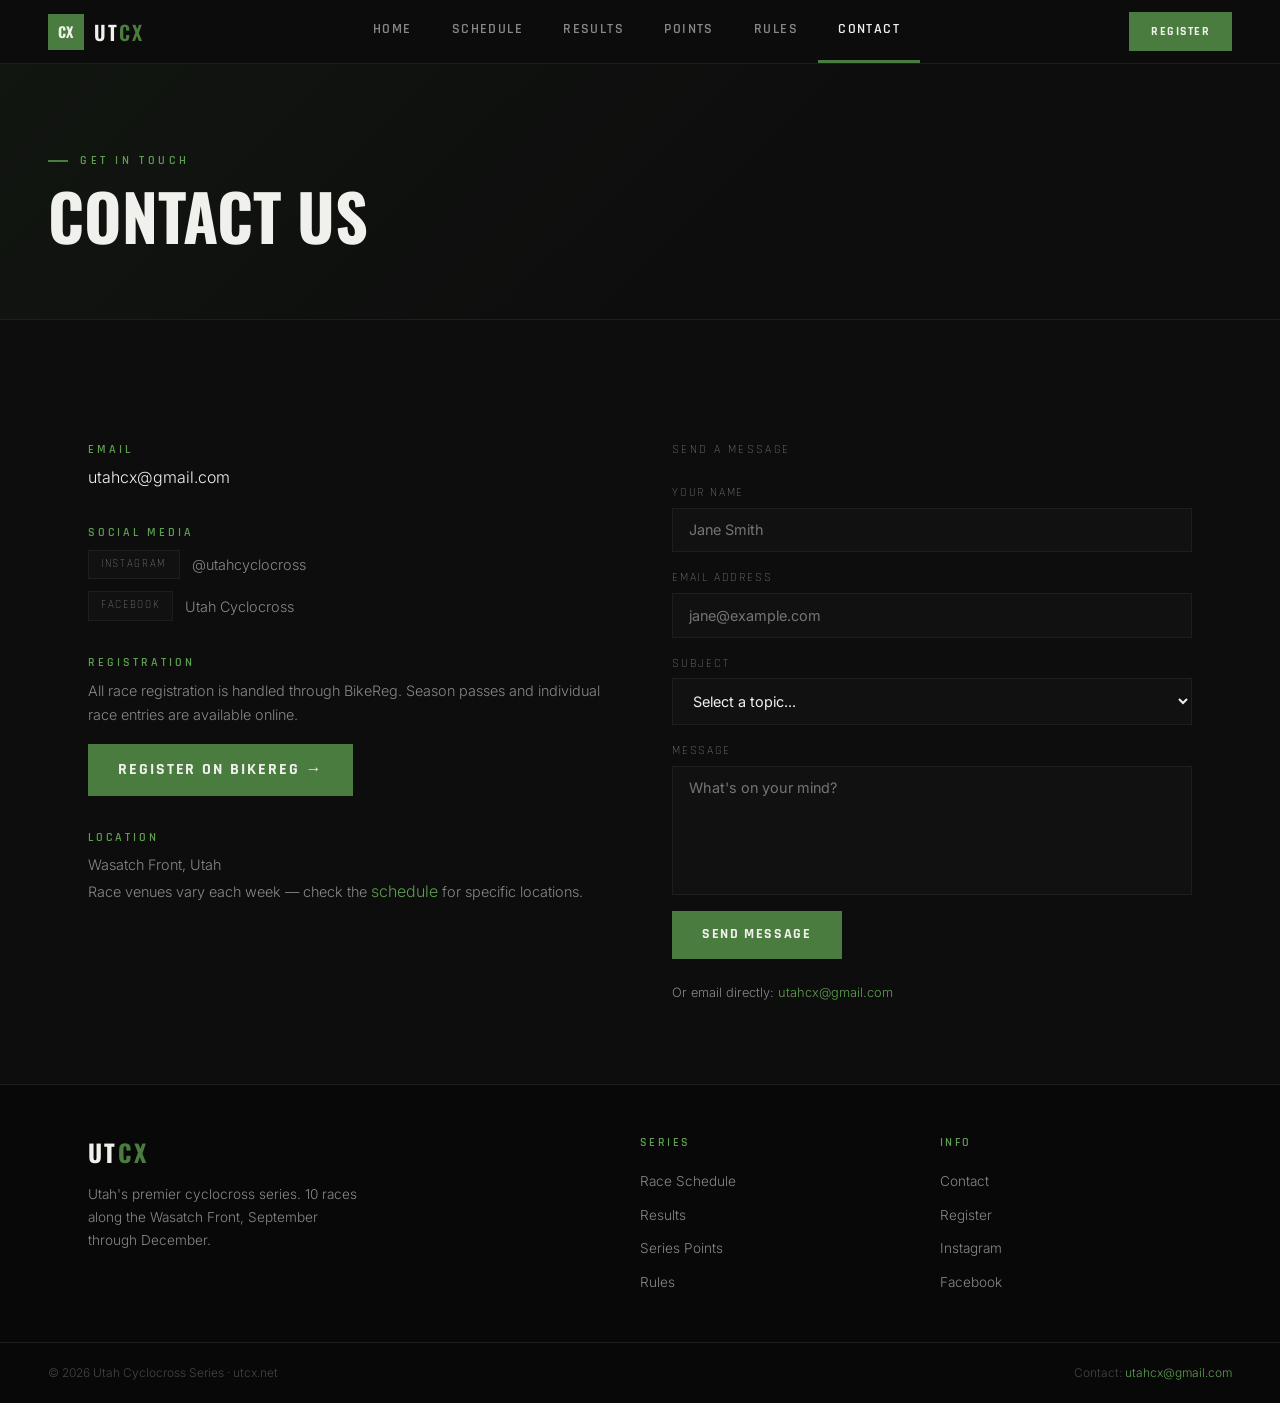
==== contact.html @ 17d13eae "Add files via upload" ====
<!DOCTYPE html>
<html lang="en">
<head>
  <meta charset="UTF-8" />
  <meta name="viewport" content="width=device-width, initial-scale=1.0" />
  <title>Contact · UTCX</title>
  <link rel="stylesheet" href="style.css" />
</head>
<body>

  <nav>
    <a class="nav-logo" href="index.html">
      <div class="nav-logo-mark">CX</div>
      <span>UT<em>CX</em></span>
    </a>
    <ul class="nav-links">
      <li><a href="index.html">Home</a></li>
      <li><a href="schedule.html">Schedule</a></li>
      <li><a href="results.html">Results</a></li>
      <li><a href="points.html">Points</a></li>
      <li><a href="rules.html">Rules</a></li>
      <li><a href="contact.html" class="active">Contact</a></li>
    </ul>
    <div class="nav-register">
      <a href="https://www.bikereg.com" target="_blank" class="btn btn-sm">Register</a>
    </div>
  </nav>

  <div class="page-header">
    <div class="page-header-inner">
      <p class="section-label">Get In Touch</p>
      <h1 class="section-title">Contact Us</h1>
    </div>
  </div>

  <section class="section">
    <div class="contact-grid">

      <!-- Contact Info -->
      <div class="contact-block">
        <h3>Email</h3>
        <a href="mailto:utahcx@gmail.com">utahcx@gmail.com</a>

        <h3 style="margin-top:2rem;">Social Media</h3>
        <div style="display:flex; flex-direction:column; gap:0.75rem; margin-top:0.5rem;">
          <a href="https://www.instagram.com/utahcyclocross" target="_blank" style="display:flex; align-items:center; gap:0.75rem; font-size:0.9rem; color:var(--mid); transition:color 0.2s;" onmouseover="this.style.color='var(--white)'" onmouseout="this.style.color='var(--mid)'">
            <span style="font-family:var(--font-heading); font-size:0.7rem; letter-spacing:0.15em; text-transform:uppercase; background:var(--card-bg); border:1px solid var(--border); padding:0.3rem 0.75rem;">Instagram</span>
            @utahcyclocross
          </a>
          <a href="https://www.facebook.com/UtahCX" target="_blank" style="display:flex; align-items:center; gap:0.75rem; font-size:0.9rem; color:var(--mid); transition:color 0.2s;" onmouseover="this.style.color='var(--white)'" onmouseout="this.style.color='var(--mid)'">
            <span style="font-family:var(--font-heading); font-size:0.7rem; letter-spacing:0.15em; text-transform:uppercase; background:var(--card-bg); border:1px solid var(--border); padding:0.3rem 0.75rem;">Facebook</span>
            Utah Cyclocross
          </a>
        </div>

        <h3 style="margin-top:2rem;">Registration</h3>
        <p style="color:var(--mid); font-size:0.9rem; line-height:1.7; margin-top:0.25rem;">
          All race registration is handled through BikeReg. Season passes and individual race entries are available online.
        </p>
        <a href="https://www.bikereg.com" target="_blank" class="btn" style="margin-top:1rem; display:inline-flex;">Register on BikeReg →</a>

        <h3 style="margin-top:2rem;">Location</h3>
        <p style="color:var(--mid); font-size:0.9rem; line-height:1.7; margin-top:0.25rem;">
          Wasatch Front, Utah<br>
          Race venues vary each week — check the <a href="schedule.html" style="color:var(--green-light);">schedule</a> for specific locations.
        </p>
      </div>

      <!-- Contact Form -->
      <div>
        <p style="font-family:var(--font-heading); font-size:0.75rem; letter-spacing:0.2em; text-transform:uppercase; color:var(--mid); margin-bottom:1.5rem;">Send a Message</p>

        <form class="contact-form" id="contactForm">
          <div class="form-group">
            <label for="name">Your Name</label>
            <input type="text" id="name" name="name" placeholder="Jane Smith" required />
          </div>
          <div class="form-group">
            <label for="email">Email Address</label>
            <input type="email" id="email" name="email" placeholder="jane@example.com" required />
          </div>
          <div class="form-group">
            <label for="subject">Subject</label>
            <select id="subject" name="subject">
              <option value="">Select a topic...</option>
              <option value="registration">Registration Question</option>
              <option value="rules">Rules / Categories</option>
              <option value="results">Results / Timing</option>
              <option value="sponsorship">Sponsorship</option>
              <option value="volunteer">Volunteering</option>
              <option value="other">Other</option>
            </select>
          </div>
          <div class="form-group">
            <label for="message">Message</label>
            <textarea id="message" name="message" rows="6" placeholder="What's on your mind?" required></textarea>
          </div>
          <div>
            <a href="mailto:utahcx@gmail.com" class="btn">Send Message</a>
          </div>
          <p style="font-size:0.8rem; color:var(--mid); margin-top:0.5rem;">
            Or email directly: <a href="mailto:utahcx@gmail.com" style="color:var(--green-light);">utahcx@gmail.com</a>
          </p>
        </form>
      </div>

    </div>
  </section>

  <footer>
    <div class="footer-top">
      <div class="footer-brand">
        <div style="font-family:var(--font-display); font-size:1.5rem; font-weight:700; letter-spacing:0.1em;">UT<span style="color:var(--green);">CX</span></div>
        <p>Utah's premier cyclocross series. 10 races along the Wasatch Front, September through December.</p>
      </div>
      <div class="footer-col">
        <h4>Series</h4>
        <ul>
          <li><a href="schedule.html">Race Schedule</a></li>
          <li><a href="results.html">Results</a></li>
          <li><a href="points.html">Series Points</a></li>
          <li><a href="rules.html">Rules</a></li>
        </ul>
      </div>
      <div class="footer-col">
        <h4>Info</h4>
        <ul>
          <li><a href="contact.html">Contact</a></li>
          <li><a href="https://www.bikereg.com" target="_blank">Register</a></li>
          <li><a href="https://www.instagram.com/utahcyclocross" target="_blank">Instagram</a></li>
          <li><a href="https://www.facebook.com/UtahCX" target="_blank">Facebook</a></li>
        </ul>
      </div>
    </div>
    <div class="footer-bottom">
      <span>© 2026 Utah Cyclocross Series · utcx.net</span>
      <span>Contact: <a href="mailto:utahcx@gmail.com" style="color:var(--green-light);">utahcx@gmail.com</a></span>
    </div>
  </footer>

</body>
</html>
---- style.css ----
@import url('https://fonts.googleapis.com/css2?family=Oswald:wght@400;500;600;700&family=Rajdhani:wght@400;500;600;700&family=Inter:wght@300;400;500&display=swap');

/* ─── VARIABLES ─── */
:root {
  --black:   #0d0d0d;
  --green:   #4a7c3f;
  --green-light: #5d9e50;
  --green-dark:  #2d4d25;
  --green-glow:  rgba(74,124,63,0.2);
  --white:   #f0f0ec;
  --mid:     #888;
  --border:  #1e1e1e;
  --card-bg: #111;
  --font-display: 'Oswald', sans-serif;
  --font-heading: 'Rajdhani', sans-serif;
  --font-body:    'Inter', sans-serif;
}

/* ─── RESET ─── */
*, *::before, *::after { box-sizing: border-box; margin: 0; padding: 0; }
html { scroll-behavior: smooth; }
body {
  background: var(--black);
  color: var(--white);
  font-family: var(--font-body);
  font-weight: 300;
  line-height: 1.6;
  overflow-x: hidden;
}
a { color: inherit; text-decoration: none; }
img { max-width: 100%; display: block; }

/* ─── NAV ─── */
nav {
  position: fixed;
  top: 0; left: 0; right: 0;
  z-index: 100;
  display: flex;
  align-items: center;
  justify-content: space-between;
  padding: 0 3rem;
  height: 64px;
  background: rgba(13,13,13,0.97);
  backdrop-filter: blur(10px);
  border-bottom: 1px solid var(--border);
}

.nav-logo {
  display: flex;
  align-items: center;
  gap: 0.6rem;
}

.nav-logo-mark {
  width: 36px;
  height: 36px;
  background: var(--green);
  display: flex;
  align-items: center;
  justify-content: center;
  font-family: var(--font-display);
  font-size: 0.9rem;
  font-weight: 700;
  color: var(--white);
  letter-spacing: 0.02em;
}

.nav-logo span {
  font-family: var(--font-display);
  font-size: 1.25rem;
  font-weight: 600;
  letter-spacing: 0.1em;
  color: var(--white);
}

.nav-logo span em {
  color: var(--green);
  font-style: normal;
}

.nav-links {
  display: flex;
  gap: 0;
  list-style: none;
  height: 100%;
}

.nav-links li { display: flex; }

.nav-links a {
  display: flex;
  align-items: center;
  padding: 0 1.25rem;
  font-family: var(--font-heading);
  font-weight: 600;
  font-size: 0.9rem;
  letter-spacing: 0.1em;
  text-transform: uppercase;
  color: var(--mid);
  border-bottom: 3px solid transparent;
  transition: color 0.2s, border-color 0.2s;
}

.nav-links a:hover { color: var(--white); }
.nav-links a.active { color: var(--white); border-bottom-color: var(--green); }

.nav-register {
  display: flex;
  align-items: center;
}

.btn {
  display: inline-flex;
  align-items: center;
  gap: 0.4rem;
  font-family: var(--font-heading);
  font-weight: 700;
  font-size: 0.85rem;
  letter-spacing: 0.12em;
  text-transform: uppercase;
  padding: 0.7rem 1.75rem;
  border: 2px solid var(--green);
  color: var(--white);
  background: var(--green);
  transition: background 0.2s, color 0.2s, border-color 0.2s;
  cursor: pointer;
}

.btn:hover { background: var(--green-light); border-color: var(--green-light); }

.btn-outline {
  background: transparent;
  color: var(--green);
}

.btn-outline:hover { background: var(--green); color: var(--white); }

.btn-sm { padding: 0.5rem 1.25rem; font-size: 0.75rem; }

/* ─── HERO ─── */
.hero {
  min-height: 100vh;
  display: flex;
  align-items: center;
  position: relative;
  overflow: hidden;
  padding-top: 64px;
}

.hero-bg {
  position: absolute;
  inset: 0;
  background:
    linear-gradient(135deg, rgba(45,77,37,0.4) 0%, transparent 60%),
    repeating-linear-gradient(
      45deg,
      transparent,
      transparent 40px,
      rgba(74,124,63,0.03) 40px,
      rgba(74,124,63,0.03) 41px
    );
}

.hero-bg::after {
  content: '';
  position: absolute;
  bottom: 0; left: 0; right: 0;
  height: 200px;
  background: linear-gradient(to top, var(--black), transparent);
}

.hero-content {
  position: relative;
  z-index: 1;
  padding: 4rem 3rem;
  max-width: 900px;
}

.hero-eyebrow {
  display: inline-flex;
  align-items: center;
  gap: 0.75rem;
  font-family: var(--font-heading);
  font-weight: 600;
  font-size: 0.8rem;
  letter-spacing: 0.3em;
  text-transform: uppercase;
  color: var(--green-light);
  margin-bottom: 1.5rem;
}

.hero-eyebrow::before {
  content: '';
  display: block;
  width: 32px;
  height: 2px;
  background: var(--green);
}

.hero h1 {
  font-family: var(--font-display);
  font-size: clamp(4rem, 10vw, 9rem);
  font-weight: 700;
  line-height: 0.9;
  letter-spacing: 0.02em;
  text-transform: uppercase;
  margin-bottom: 1.5rem;
}

.hero h1 .green { color: var(--green); }
.hero h1 .block { display: block; }

.hero-desc {
  font-size: 1.05rem;
  color: var(--mid);
  max-width: 520px;
  margin-bottom: 2.5rem;
  line-height: 1.8;
}

.hero-actions {
  display: flex;
  gap: 1rem;
  flex-wrap: wrap;
}

.hero-badge {
  position: absolute;
  right: 4rem;
  top: 50%;
  transform: translateY(-50%);
  width: 160px;
  height: 160px;
  border: 2px solid var(--green-dark);
  border-radius: 50%;
  display: flex;
  flex-direction: column;
  align-items: center;
  justify-content: center;
  text-align: center;
  gap: 0.25rem;
  background: rgba(13,13,13,0.8);
}

.hero-badge .num {
  font-family: var(--font-display);
  font-size: 3.5rem;
  font-weight: 700;
  color: var(--green);
  line-height: 1;
}

.hero-badge .label {
  font-family: var(--font-heading);
  font-size: 0.7rem;
  letter-spacing: 0.2em;
  text-transform: uppercase;
  color: var(--mid);
}

/* ─── DIVIDER ─── */
.divider { width: 100%; height: 1px; background: var(--border); }

/* ─── SECTION ─── */
.section {
  padding: 5rem 3rem;
  max-width: 1200px;
  margin: 0 auto;
}

.section-label {
  display: inline-flex;
  align-items: center;
  gap: 0.75rem;
  font-family: var(--font-heading);
  font-weight: 600;
  font-size: 0.75rem;
  letter-spacing: 0.3em;
  text-transform: uppercase;
  color: var(--green-light);
  margin-bottom: 0.75rem;
}

.section-label::before {
  content: '';
  display: block;
  width: 20px;
  height: 2px;
  background: var(--green);
}

.section-title {
  font-family: var(--font-display);
  font-size: clamp(2.5rem, 5vw, 4rem);
  font-weight: 700;
  line-height: 1;
  text-transform: uppercase;
  margin-bottom: 1rem;
}

/* ─── RACE SCHEDULE TABLE ─── */
.schedule-table {
  width: 100%;
  border-collapse: collapse;
  margin-top: 2.5rem;
}

.schedule-table thead tr {
  background: var(--green-dark);
}

.schedule-table thead th {
  font-family: var(--font-heading);
  font-weight: 600;
  font-size: 0.75rem;
  letter-spacing: 0.2em;
  text-transform: uppercase;
  color: var(--white);
  padding: 1rem 1.5rem;
  text-align: left;
}

.schedule-table tbody tr {
  border-bottom: 1px solid var(--border);
  transition: background 0.15s;
}

.schedule-table tbody tr:hover { background: var(--card-bg); }

.schedule-table tbody td {
  padding: 1.1rem 1.5rem;
  font-size: 0.9rem;
  vertical-align: middle;
}

.race-num {
  font-family: var(--font-display);
  font-size: 1.5rem;
  font-weight: 700;
  color: var(--green);
  width: 60px;
}

.race-name {
  font-family: var(--font-heading);
  font-weight: 700;
  font-size: 1.1rem;
  letter-spacing: 0.03em;
}

.race-date {
  color: var(--mid);
  font-size: 0.85rem;
}

.race-venue {
  color: var(--mid);
  font-size: 0.85rem;
}

.tag {
  display: inline-block;
  font-family: var(--font-heading);
  font-size: 0.65rem;
  font-weight: 700;
  letter-spacing: 0.1em;
  text-transform: uppercase;
  padding: 0.2rem 0.65rem;
  border-radius: 2px;
  background: var(--green-dark);
  color: var(--green-light);
  margin-left: 0.5rem;
}

.tag-champ { background: rgba(200,160,0,0.15); color: #c8a000; }

/* ─── WHAT IS CX ─── */
.cx-grid {
  display: grid;
  grid-template-columns: repeat(3, 1fr);
  gap: 1px;
  background: var(--border);
  border: 1px solid var(--border);
  margin-top: 2.5rem;
}

.cx-card {
  background: var(--card-bg);
  padding: 2.5rem 2rem;
}

.cx-icon {
  font-size: 2rem;
  margin-bottom: 1rem;
}

.cx-card h3 {
  font-family: var(--font-heading);
  font-weight: 700;
  font-size: 1.1rem;
  letter-spacing: 0.05em;
  text-transform: uppercase;
  color: var(--white);
  margin-bottom: 0.75rem;
}

.cx-card p {
  font-size: 0.875rem;
  color: var(--mid);
  line-height: 1.7;
}

/* ─── RESULTS PAGE ─── */
.results-year {
  margin-bottom: 3rem;
}

.results-year-header {
  display: flex;
  align-items: center;
  gap: 1.5rem;
  margin-bottom: 1.5rem;
  padding-bottom: 1rem;
  border-bottom: 1px solid var(--border);
}

.results-year-num {
  font-family: var(--font-display);
  font-size: 3rem;
  font-weight: 700;
  color: var(--green);
  line-height: 1;
}

.results-grid {
  display: grid;
  grid-template-columns: repeat(auto-fill, minmax(260px, 1fr));
  gap: 1px;
  background: var(--border);
  border: 1px solid var(--border);
}

.result-card {
  background: var(--card-bg);
  padding: 1.25rem 1.5rem;
  display: flex;
  align-items: center;
  justify-content: space-between;
  gap: 1rem;
  transition: background 0.15s;
}

.result-card:hover { background: #161616; }

.result-card-info {}

.result-card-num {
  font-family: var(--font-display);
  font-size: 0.75rem;
  font-weight: 600;
  color: var(--green);
  letter-spacing: 0.1em;
  text-transform: uppercase;
}

.result-card-name {
  font-family: var(--font-heading);
  font-weight: 700;
  font-size: 1rem;
  margin-top: 0.15rem;
}

.result-card-venue {
  font-size: 0.78rem;
  color: var(--mid);
  margin-top: 0.1rem;
}

/* ─── POINTS PAGE ─── */
.points-grid {
  display: grid;
  grid-template-columns: 1fr 1fr;
  gap: 2rem;
  margin-top: 2.5rem;
}

.points-card {
  background: var(--card-bg);
  border: 1px solid var(--border);
  padding: 2rem;
}

.points-card h3 {
  font-family: var(--font-heading);
  font-weight: 700;
  font-size: 1rem;
  letter-spacing: 0.1em;
  text-transform: uppercase;
  color: var(--green-light);
  margin-bottom: 1.25rem;
  padding-bottom: 0.75rem;
  border-bottom: 1px solid var(--border);
}

.points-table {
  width: 100%;
  border-collapse: collapse;
}

.points-table tr { border-bottom: 1px solid var(--border); }
.points-table tr:last-child { border-bottom: none; }

.points-table td {
  padding: 0.6rem 0;
  font-size: 0.875rem;
}

.points-table td:first-child { color: var(--mid); width: 40px; }
.points-table td:last-child { text-align: right; font-family: var(--font-heading); font-weight: 700; color: var(--green); }

.points-highlight {
  background: var(--green-dark);
  border: 1px solid var(--green-dark);
  padding: 1.5rem 2rem;
  margin-top: 2rem;
}

.points-highlight p {
  font-size: 0.9rem;
  color: var(--white);
  line-height: 1.7;
}

.points-highlight strong { color: var(--green-light); }

/* ─── RULES PAGE ─── */
.rules-section {
  margin-bottom: 2.5rem;
}

.rules-section h3 {
  font-family: var(--font-heading);
  font-weight: 700;
  font-size: 1.1rem;
  letter-spacing: 0.08em;
  text-transform: uppercase;
  color: var(--green-light);
  margin-bottom: 1rem;
  padding-bottom: 0.5rem;
  border-bottom: 1px solid var(--border);
}

.rules-section p,
.rules-section li {
  font-size: 0.9rem;
  color: var(--mid);
  line-height: 1.8;
  margin-bottom: 0.5rem;
}

.rules-section ul {
  padding-left: 1.5rem;
  margin-top: 0.5rem;
}

.rules-section li::marker { color: var(--green); }

.rule-highlight {
  background: var(--card-bg);
  border-left: 3px solid var(--green);
  padding: 1rem 1.5rem;
  margin-bottom: 1.5rem;
  font-family: var(--font-heading);
  font-size: 1.1rem;
  font-weight: 600;
  color: var(--white);
  letter-spacing: 0.03em;
}

/* ─── PAGE HEADER ─── */
.page-header {
  padding: 9rem 3rem 3.5rem;
  border-bottom: 1px solid var(--border);
  background: linear-gradient(135deg, rgba(45,77,37,0.15) 0%, transparent 60%);
}

.page-header-inner { max-width: 1200px; margin: 0 auto; }

/* ─── SCHEDULE TIMES ─── */
.times-grid {
  display: grid;
  grid-template-columns: repeat(auto-fill, minmax(200px, 1fr));
  gap: 1px;
  background: var(--border);
  border: 1px solid var(--border);
  margin-top: 2rem;
}

.time-item {
  background: var(--card-bg);
  padding: 1.25rem 1.5rem;
}

.time-val {
  font-family: var(--font-display);
  font-size: 1.1rem;
  color: var(--green-light);
  font-weight: 600;
}

.time-label {
  font-size: 0.8rem;
  color: var(--mid);
  margin-top: 0.2rem;
}

/* ─── CONTACT ─── */
.contact-grid {
  display: grid;
  grid-template-columns: 1fr 1fr;
  gap: 4rem;
  margin-top: 2.5rem;
}

.contact-block h3 {
  font-family: var(--font-heading);
  font-weight: 600;
  font-size: 0.75rem;
  letter-spacing: 0.25em;
  text-transform: uppercase;
  color: var(--green-light);
  margin-bottom: 0.4rem;
  margin-top: 2rem;
}

.contact-block h3:first-child { margin-top: 0; }
.contact-block p, .contact-block a { font-size: 1rem; color: var(--white); }
.contact-block a:hover { color: var(--green-light); }

.contact-form { display: flex; flex-direction: column; gap: 1rem; }

.form-group { display: flex; flex-direction: column; gap: 0.35rem; }

.form-group label {
  font-family: var(--font-heading);
  font-size: 0.75rem;
  letter-spacing: 0.15em;
  text-transform: uppercase;
  color: var(--mid);
}

.form-group input,
.form-group textarea,
.form-group select {
  background: var(--card-bg);
  border: 1px solid var(--border);
  color: var(--white);
  font-family: var(--font-body);
  font-size: 0.9rem;
  padding: 0.8rem 1rem;
  transition: border-color 0.2s;
  resize: none;
}

.form-group input:focus,
.form-group textarea:focus { outline: none; border-color: var(--green); }

/* ─── FOOTER ─── */
footer {
  background: #080808;
  border-top: 1px solid var(--border);
}

.footer-top {
  max-width: 1200px;
  margin: 0 auto;
  padding: 3rem;
  display: grid;
  grid-template-columns: 2fr 1fr 1fr;
  gap: 3rem;
}

.footer-brand p {
  font-size: 0.85rem;
  color: var(--mid);
  margin-top: 0.75rem;
  max-width: 280px;
  line-height: 1.7;
}

.footer-col h4 {
  font-family: var(--font-heading);
  font-weight: 600;
  font-size: 0.75rem;
  letter-spacing: 0.2em;
  text-transform: uppercase;
  color: var(--green-light);
  margin-bottom: 1rem;
}

.footer-col ul { list-style: none; display: flex; flex-direction: column; gap: 0.5rem; }

.footer-col a {
  font-size: 0.85rem;
  color: var(--mid);
  transition: color 0.2s;
}

.footer-col a:hover { color: var(--white); }

.footer-bottom {
  border-top: 1px solid var(--border);
  padding: 1.25rem 3rem;
  display: flex;
  align-items: center;
  justify-content: space-between;
  font-size: 0.75rem;
  color: #444;
}

/* ─── ANIMATIONS ─── */
@keyframes fadeUp {
  from { opacity: 0; transform: translateY(20px); }
  to   { opacity: 1; transform: translateY(0); }
}

.fade-up { animation: fadeUp 0.7s ease both; }
.delay-1 { animation-delay: 0.1s; }
.delay-2 { animation-delay: 0.2s; }
.delay-3 { animation-delay: 0.3s; }
.delay-4 { animation-delay: 0.4s; }

/* ─── RESPONSIVE ─── */
@media (max-width: 900px) {
  nav { padding: 0 1.5rem; }
  .nav-links a { padding: 0 0.75rem; font-size: 0.8rem; }
  .hero-content { padding: 3rem 1.5rem; }
  .hero-badge { display: none; }
  .section { padding: 3.5rem 1.5rem; }
  .page-header { padding: 7rem 1.5rem 2.5rem; }
  .cx-grid { grid-template-columns: 1fr; }
  .points-grid { grid-template-columns: 1fr; }
  .contact-grid { grid-template-columns: 1fr; gap: 2rem; }
  .footer-top { grid-template-columns: 1fr; gap: 2rem; padding: 2rem 1.5rem; }
  .footer-bottom { padding: 1rem 1.5rem; flex-direction: column; gap: 0.5rem; text-align: center; }
}
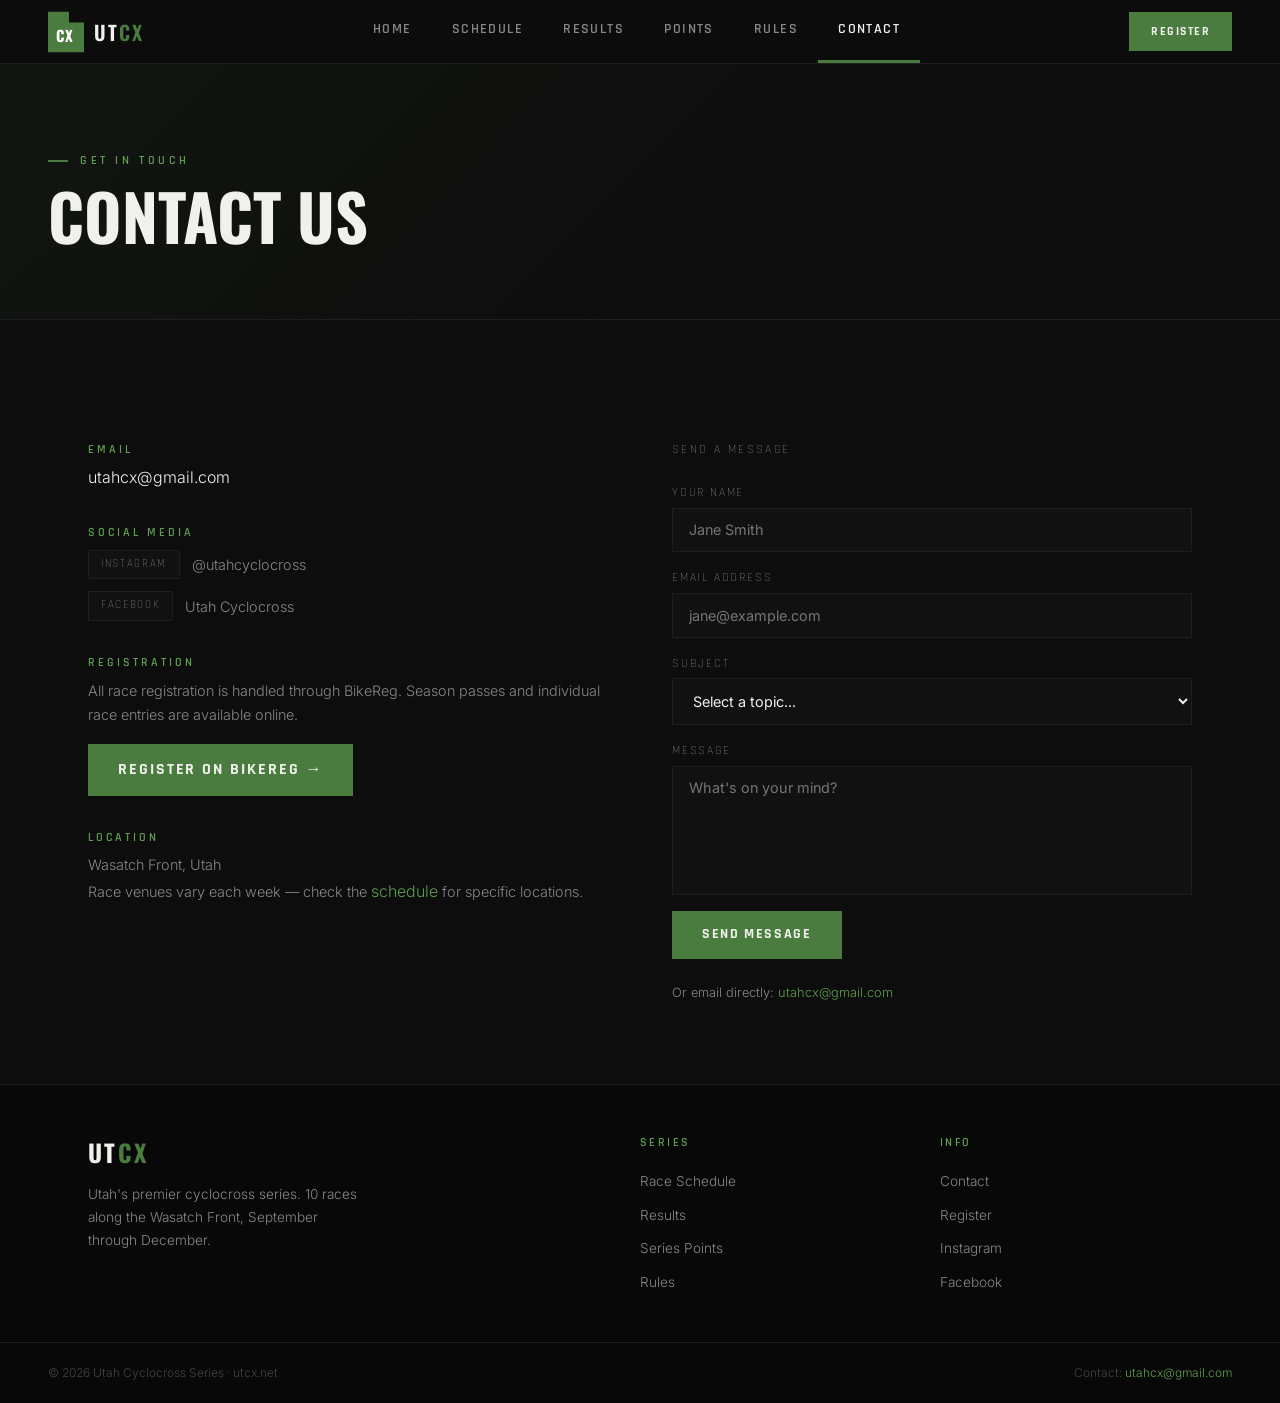
==== commit ddfd1129: "Add files via upload" ====
--- a/contact.html
+++ b/contact.html
@@ -10,7 +10,10 @@
 
   <nav>
     <a class="nav-logo" href="index.html">
-      <div class="nav-logo-mark">CX</div>
+      <svg width="36" height="44" viewBox="0 0 335 375" xmlns="http://www.w3.org/2000/svg" style="display:block;">
+      <path d="M 0,0 L 195,0 L 195,100 L 335,100 L 335,375 L 0,375 Z" fill="#4a7c3f"/>
+      <text x="158" y="280" text-anchor="middle" font-family="Oswald,Arial Narrow,sans-serif" font-weight="700" font-size="140" fill="white" letter-spacing="6">CX</text>
+    </svg>
       <span>UT<em>CX</em></span>
     </a>
     <ul class="nav-links">
--- a/style.css
+++ b/style.css
@@ -151,22 +151,9 @@
   position: absolute;
   inset: 0;
   background:
-    linear-gradient(135deg, rgba(45,77,37,0.4) 0%, transparent 60%),
-    repeating-linear-gradient(
-      45deg,
-      transparent,
-      transparent 40px,
-      rgba(74,124,63,0.03) 40px,
-      rgba(74,124,63,0.03) 41px
-    );
-}
-
-.hero-bg::after {
-  content: '';
-  position: absolute;
-  bottom: 0; left: 0; right: 0;
-  height: 200px;
-  background: linear-gradient(to top, var(--black), transparent);
+    linear-gradient(to bottom, rgba(13,13,13,0.5) 0%, rgba(13,13,13,0.7) 60%, rgba(13,13,13,1) 100%),
+    linear-gradient(135deg, rgba(45,77,37,0.3) 0%, transparent 60%),
+    url('hero-bg.jpg') center center / cover no-repeat;
 }
 
 .hero-content {
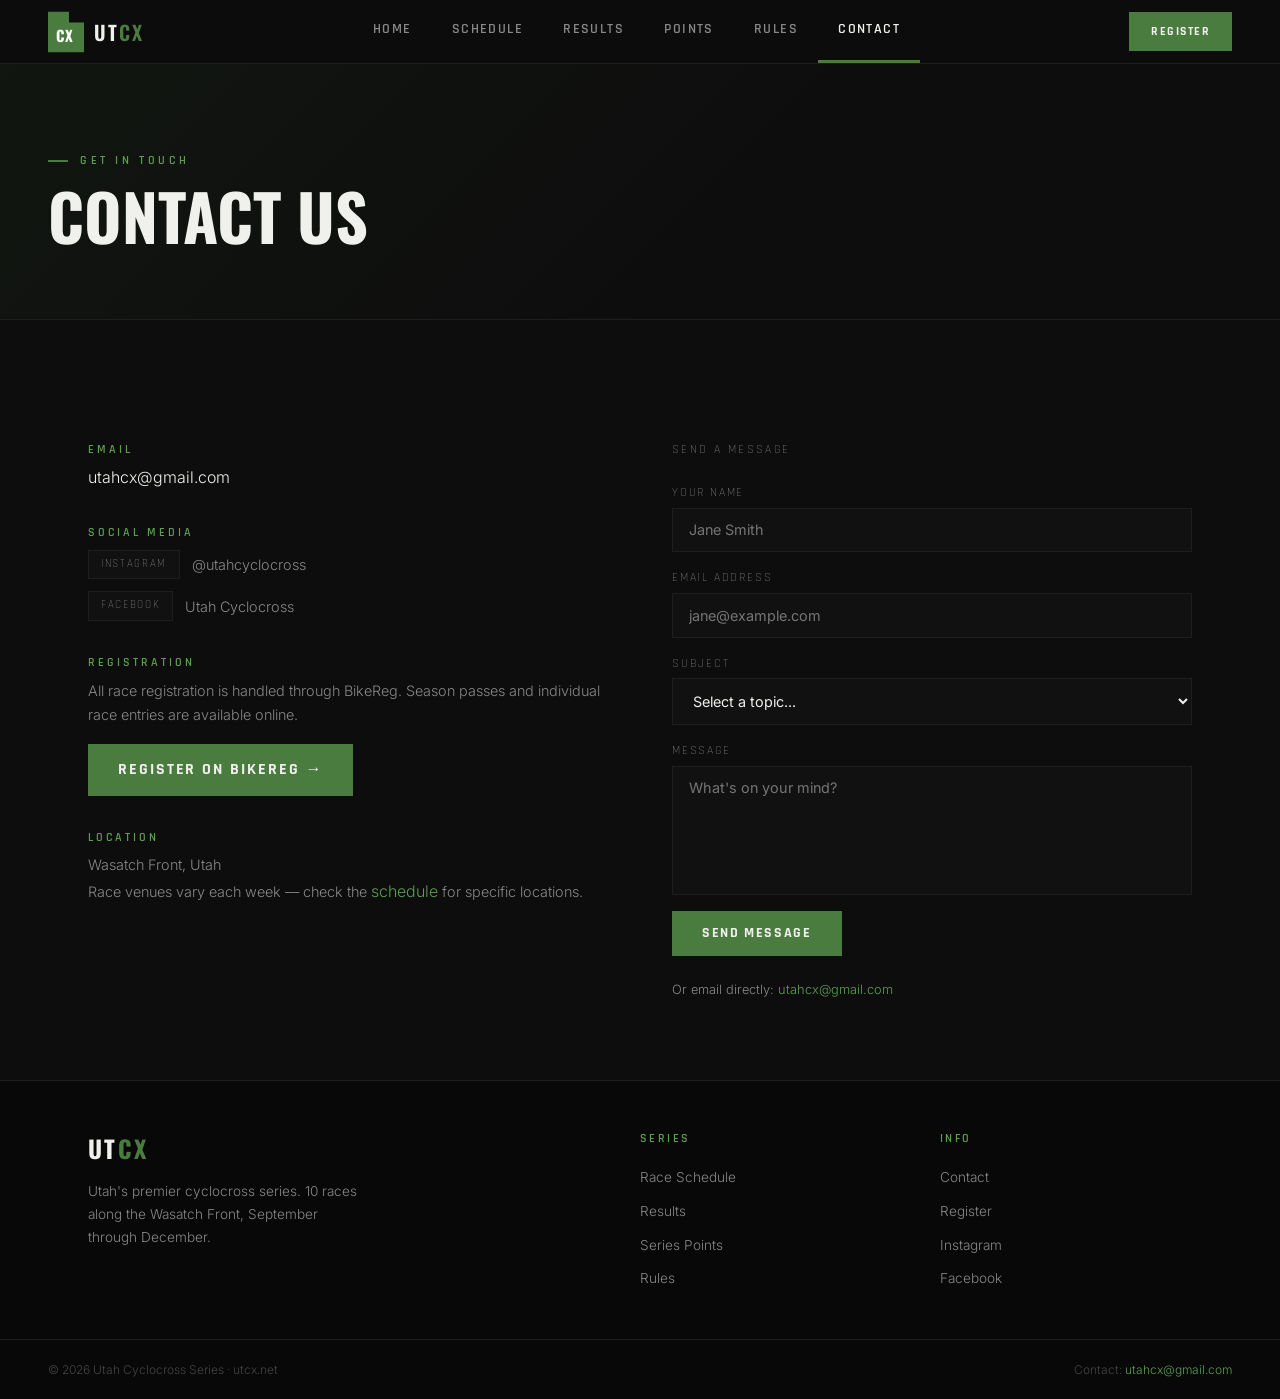
==== commit 48396f96: "Add files via upload" ====
--- a/contact.html
+++ b/contact.html
@@ -5,6 +5,9 @@
   <meta name="viewport" content="width=device-width, initial-scale=1.0" />
   <title>Contact · UTCX</title>
   <link rel="stylesheet" href="style.css" />
+  <link rel="icon" href="favicon.ico" sizes="any" />
+  <link rel="icon" href="favicon.svg" type="image/svg+xml" />
+  <link rel="apple-touch-icon" href="apple-touch-icon.png" />
 </head>
 <body>
 
@@ -73,7 +76,7 @@
       <div>
         <p style="font-family:var(--font-heading); font-size:0.75rem; letter-spacing:0.2em; text-transform:uppercase; color:var(--mid); margin-bottom:1.5rem;">Send a Message</p>
 
-        <form class="contact-form" id="contactForm">
+        <form class="contact-form" id="contactForm" action="https://formspree.io/f/xykqegbz" method="POST">
           <div class="form-group">
             <label for="name">Your Name</label>
             <input type="text" id="name" name="name" placeholder="Jane Smith" required />
@@ -99,7 +102,7 @@
             <textarea id="message" name="message" rows="6" placeholder="What's on your mind?" required></textarea>
           </div>
           <div>
-            <a href="mailto:utahcx@gmail.com" class="btn">Send Message</a>
+            <button type="submit" class="btn">Send Message</button>
           </div>
           <p style="font-size:0.8rem; color:var(--mid); margin-top:0.5rem;">
             Or email directly: <a href="mailto:utahcx@gmail.com" style="color:var(--green-light);">utahcx@gmail.com</a>
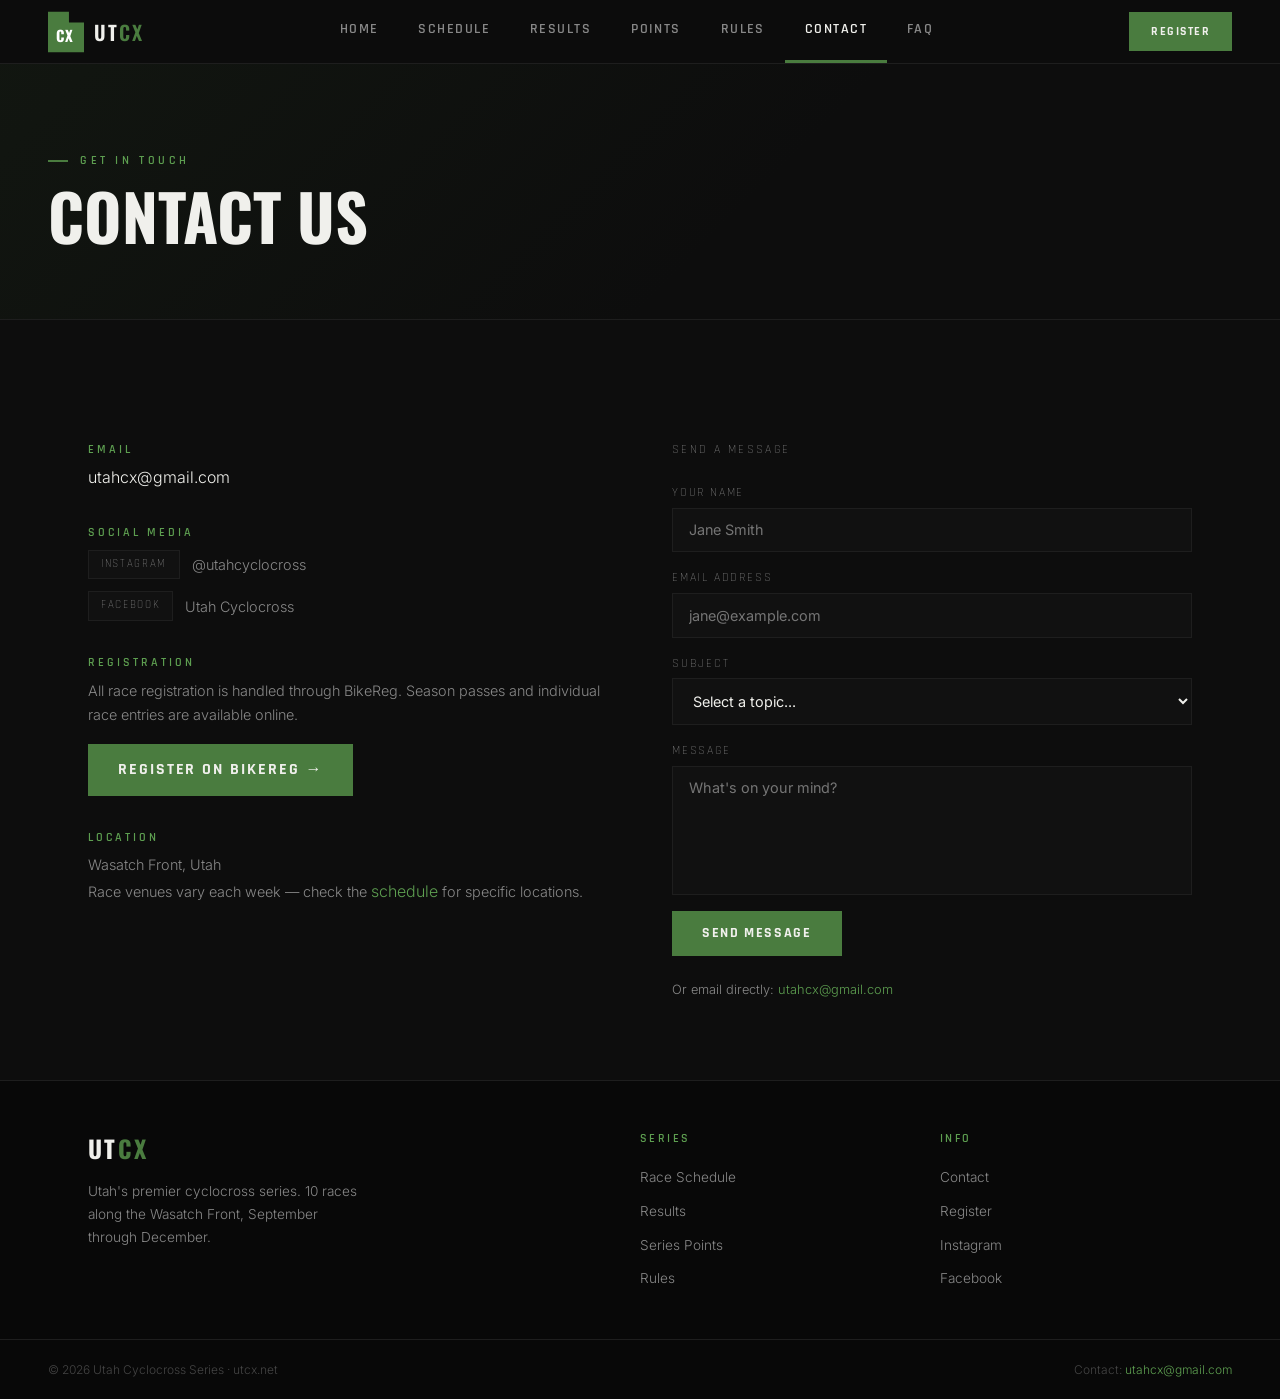
==== commit 7437fd1b: "Add FAQ link to contact page navigation" ====
--- a/contact.html
+++ b/contact.html
@@ -26,6 +26,7 @@
       <li><a href="points.html">Points</a></li>
       <li><a href="rules.html">Rules</a></li>
       <li><a href="contact.html" class="active">Contact</a></li>
+      <li><a href="faq.html">FAQ</a></li>
     </ul>
     <div class="nav-register">
       <a href="https://www.bikereg.com" target="_blank" class="btn btn-sm">Register</a>
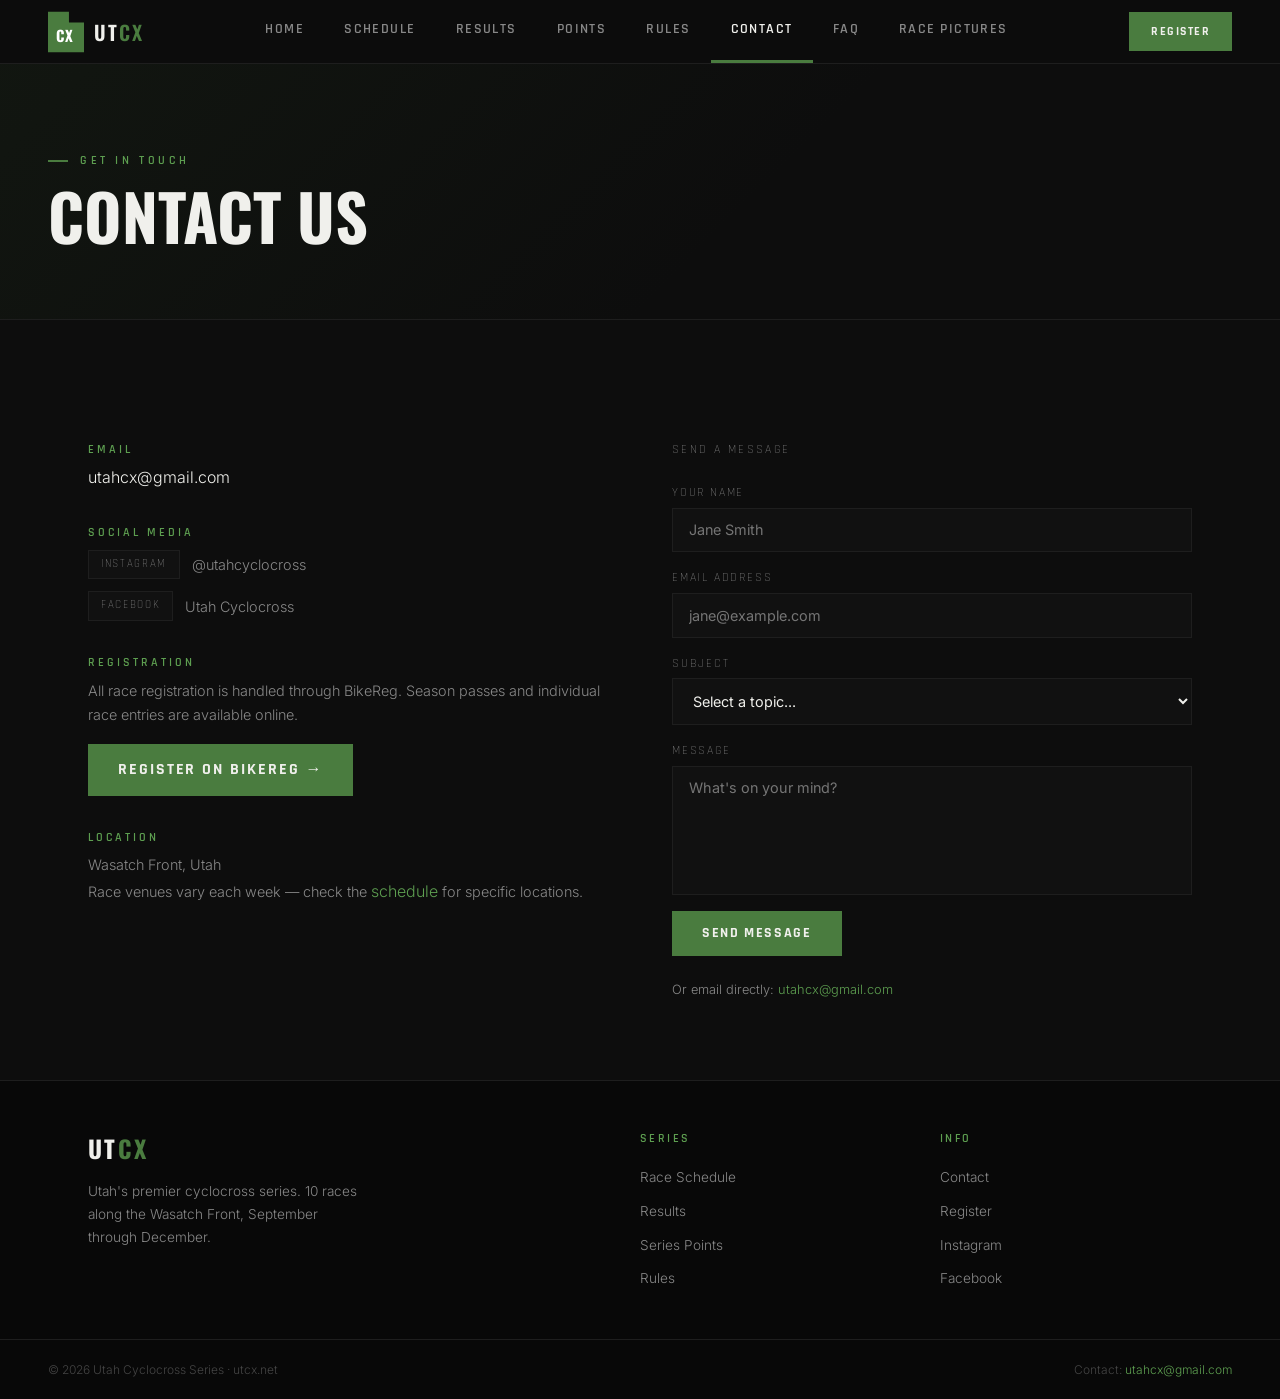
==== commit 501e2130: "Add 'Race Pictures' link to navigation menu" ====
--- a/contact.html
+++ b/contact.html
@@ -27,6 +27,7 @@
       <li><a href="rules.html">Rules</a></li>
       <li><a href="contact.html" class="active">Contact</a></li>
       <li><a href="faq.html">FAQ</a></li>
+      <li><a href="race-pictures.html">Race Pictures</a></li>
     </ul>
     <div class="nav-register">
       <a href="https://www.bikereg.com" target="_blank" class="btn btn-sm">Register</a>
